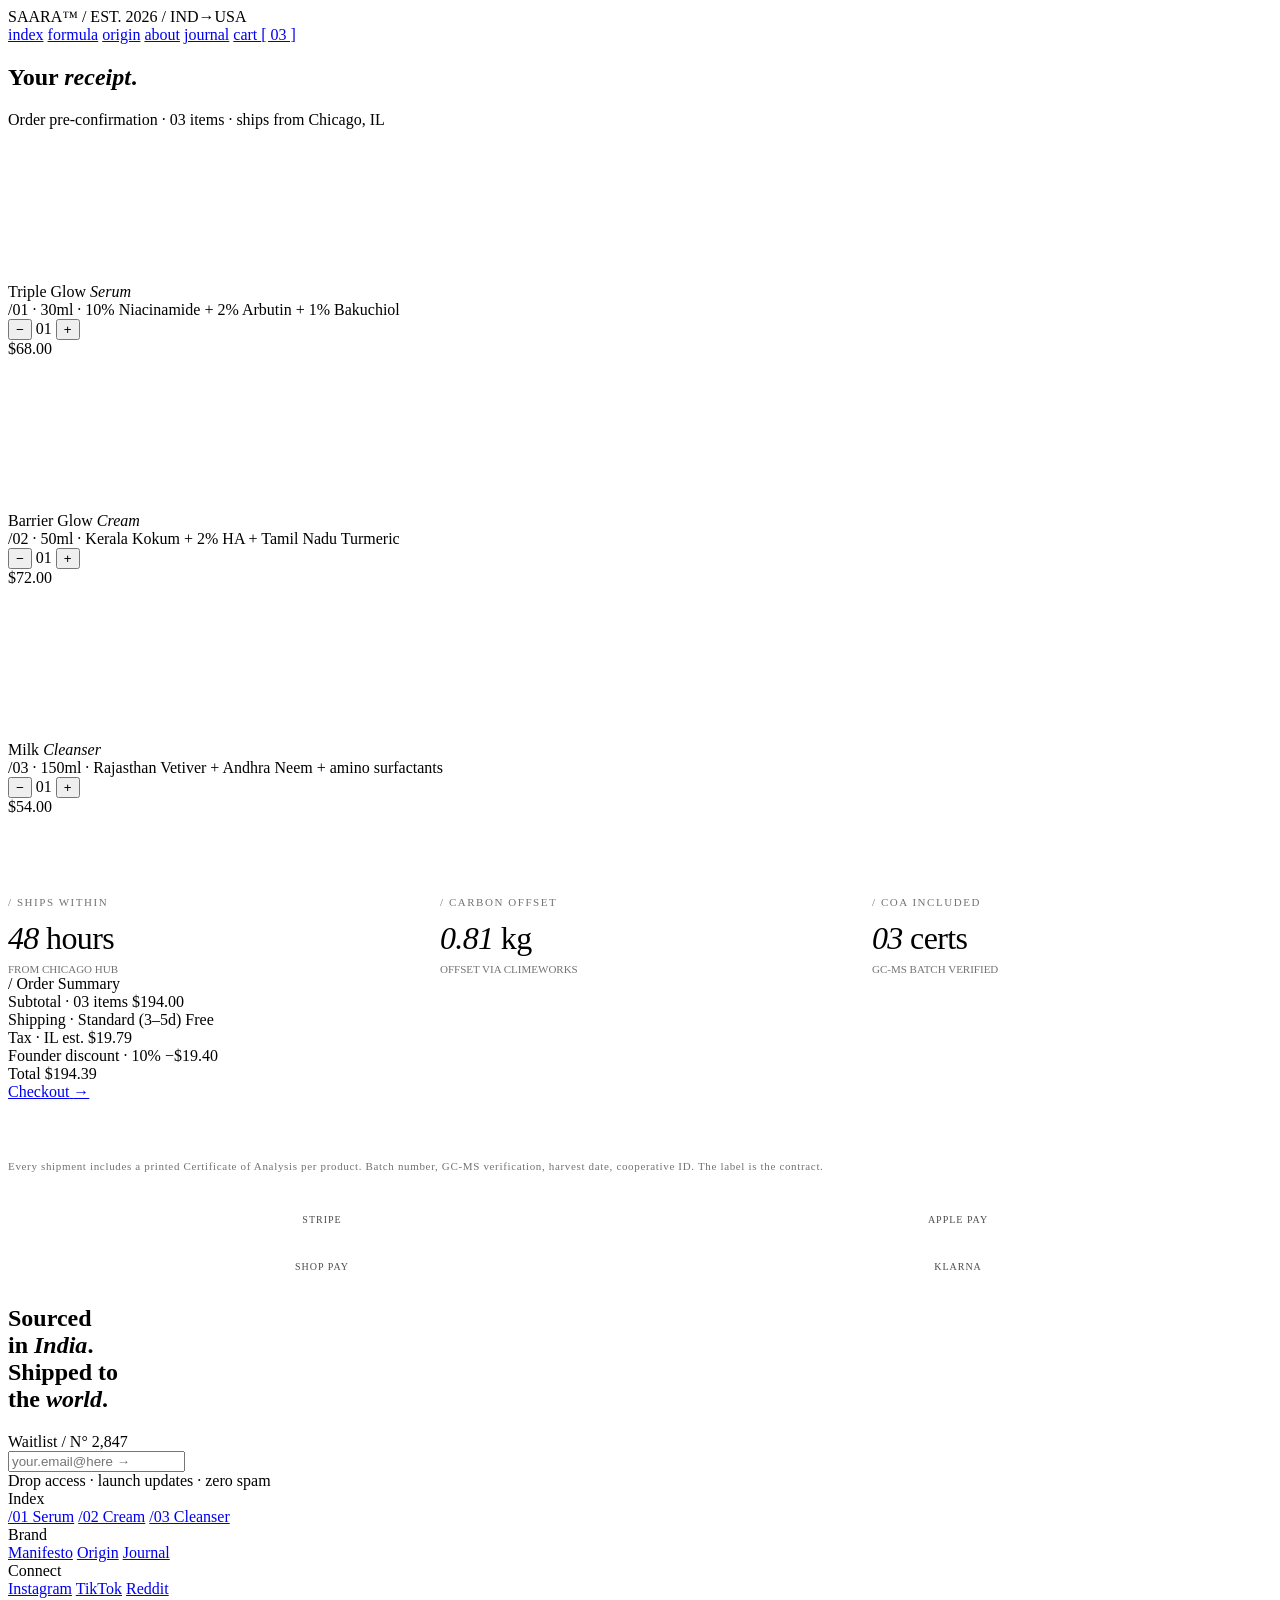
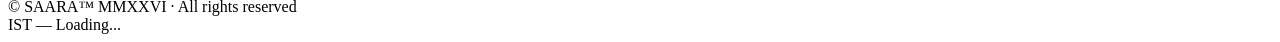
==== cart.html @ 4f120935 "Initial commit" ====
<!DOCTYPE html>
<html lang="en">
<head>
  <meta charset="UTF-8">
  <meta name="viewport" content="width=device-width, initial-scale=1.0">
  <title>SAARA — Cart. Your selections, your receipt.</title>
  <meta name="description" content="Review your SAARA selections. Every concentration, every district, every dollar accounted for.">
  <link rel="preconnect" href="https://fonts.googleapis.com">
  <link rel="preconnect" href="https://fonts.gstatic.com" crossorigin>
  <link rel="stylesheet" href="https://fonts.googleapis.com/css2?family=Inter:wght@300;400;500;600;700&family=Fraunces:ital,opsz,wght@0,9..144,300;0,9..144,400;0,9..144,500;1,9..144,300;1,9..144,400&family=JetBrains+Mono:wght@300;400;500&display=swap">
  <link rel="stylesheet" href="css/tokens.css">
  <link rel="stylesheet" href="css/components.css">
  <link rel="stylesheet" href="css/pages.css">
</head>
<body>

<nav class="nav">
  <div class="nav-l">
    <span class="mark"></span>
    SAARA<span class="meta">™ / EST. 2026 / IND→USA</span>
  </div>
  <div class="nav-r">
    <a href="index.html" class="magnetic">index</a>
    <a href="ingredients.html" class="magnetic">formula</a>
    <a href="origin.html" class="magnetic">origin</a>
    <a href="about.html" class="magnetic">about</a>
    <a href="journal.html" class="magnetic">journal</a>
    <a href="cart.html" class="magnetic nav-cart active">cart <span class="count">[ 03 ]</span></a>
  </div>
</nav>

<section class="cart-layout" data-section data-parallax>

  <div>
    <h1 class="cart-items-h">Your <em>receipt</em>.</h1>
    <div class="cart-meta">Order pre-confirmation · 03 items · ships from Chicago, IL</div>

    <div class="cart-item" data-item-id="01">
      <div class="cart-item-thumb"><canvas class="cart-canvas" data-scene="serum"></canvas></div>
      <div>
        <div class="cart-item-info-name">Triple Glow <em>Serum</em></div>
        <div class="cart-item-info-desc">/01 · 30ml · 10% Niacinamide + 2% Arbutin + 1% Bakuchiol</div>
      </div>
      <div class="cart-qty">
        <button data-act="dec">−</button>
        <span class="qv">01</span>
        <button data-act="inc">+</button>
      </div>
      <div class="cart-item-price" data-base="68">$68.00</div>
    </div>

    <div class="cart-item" data-item-id="02">
      <div class="cart-item-thumb"><canvas class="cart-canvas" data-scene="cream"></canvas></div>
      <div>
        <div class="cart-item-info-name">Barrier Glow <em>Cream</em></div>
        <div class="cart-item-info-desc">/02 · 50ml · Kerala Kokum + 2% HA + Tamil Nadu Turmeric</div>
      </div>
      <div class="cart-qty">
        <button data-act="dec">−</button>
        <span class="qv">01</span>
        <button data-act="inc">+</button>
      </div>
      <div class="cart-item-price" data-base="72">$72.00</div>
    </div>

    <div class="cart-item" data-item-id="03">
      <div class="cart-item-thumb"><canvas class="cart-canvas" data-scene="cleanser"></canvas></div>
      <div>
        <div class="cart-item-info-name">Milk <em>Cleanser</em></div>
        <div class="cart-item-info-desc">/03 · 150ml · Rajasthan Vetiver + Andhra Neem + amino surfactants</div>
      </div>
      <div class="cart-qty">
        <button data-act="dec">−</button>
        <span class="qv">01</span>
        <button data-act="inc">+</button>
      </div>
      <div class="cart-item-price" data-base="54">$54.00</div>
    </div>

    <div style="margin-top:48px; padding-top:32px; border-top: 0.5px solid var(--ink-10); display:grid; grid-template-columns: repeat(3, 1fr); gap: 32px;">
      <div>
        <div style="font-family: var(--font-mono); font-size: 11px; letter-spacing: 0.14em; text-transform: uppercase; opacity: 0.55; margin-bottom: 12px;">/ Ships within</div>
        <div style="font-family: var(--font-display); font-size: 32px; font-weight: 300; letter-spacing: -0.02em;"><em>48</em> hours</div>
        <div style="font-family: var(--font-mono); font-size: 11px; opacity: 0.55; margin-top: 6px;">FROM CHICAGO HUB</div>
      </div>
      <div>
        <div style="font-family: var(--font-mono); font-size: 11px; letter-spacing: 0.14em; text-transform: uppercase; opacity: 0.55; margin-bottom: 12px;">/ Carbon offset</div>
        <div style="font-family: var(--font-display); font-size: 32px; font-weight: 300; letter-spacing: -0.02em;"><em>0.81</em> kg</div>
        <div style="font-family: var(--font-mono); font-size: 11px; opacity: 0.55; margin-top: 6px;">OFFSET VIA CLIMEWORKS</div>
      </div>
      <div>
        <div style="font-family: var(--font-mono); font-size: 11px; letter-spacing: 0.14em; text-transform: uppercase; opacity: 0.55; margin-bottom: 12px;">/ COA included</div>
        <div style="font-family: var(--font-display); font-size: 32px; font-weight: 300; letter-spacing: -0.02em;"><em>03</em> certs</div>
        <div style="font-family: var(--font-mono); font-size: 11px; opacity: 0.55; margin-top: 6px;">GC-MS BATCH VERIFIED</div>
      </div>
    </div>
  </div>

  <div class="cart-summary">
    <div class="cart-summary-h">/ Order Summary</div>

    <div class="cart-summary-row">
      <span>Subtotal · 03 items</span>
      <span id="sum-sub">$194.00</span>
    </div>
    <div class="cart-summary-row">
      <span>Shipping · Standard (3–5d)</span>
      <span style="color: var(--signal)">Free</span>
    </div>
    <div class="cart-summary-row">
      <span>Tax · IL est.</span>
      <span id="sum-tax">$19.79</span>
    </div>
    <div class="cart-summary-row">
      <span>Founder discount · 10%</span>
      <span style="color: var(--signal)" id="sum-disc">−$19.40</span>
    </div>

    <div class="cart-summary-row total">
      <span>Total</span>
      <span class="v" id="sum-total">$194.39</span>
    </div>

    <a href="#" class="cart-checkout">
      <span>Checkout</span>
      <span>→</span>
    </a>

    <div style="margin-top: 32px; padding-top: 24px; border-top: 0.5px solid var(--paper-10); font-family: var(--font-mono); font-size: 11px; letter-spacing: 0.06em; line-height: 1.7; opacity: 0.55;">
      Every shipment includes a printed Certificate of Analysis per product. Batch number, GC-MS verification, harvest date, cooperative ID. The label is the contract.
    </div>

    <div style="margin-top: 24px; display: grid; grid-template-columns: 1fr 1fr; gap: 8px;">
      <div style="padding: 14px 12px; border: 0.5px solid var(--paper-20); font-family: var(--font-mono); font-size: 10px; letter-spacing: 0.1em; text-transform: uppercase; text-align: center; opacity: 0.7;">Stripe</div>
      <div style="padding: 14px 12px; border: 0.5px solid var(--paper-20); font-family: var(--font-mono); font-size: 10px; letter-spacing: 0.1em; text-transform: uppercase; text-align: center; opacity: 0.7;">Apple Pay</div>
      <div style="padding: 14px 12px; border: 0.5px solid var(--paper-20); font-family: var(--font-mono); font-size: 10px; letter-spacing: 0.1em; text-transform: uppercase; text-align: center; opacity: 0.7;">Shop Pay</div>
      <div style="padding: 14px 12px; border: 0.5px solid var(--paper-20); font-family: var(--font-mono); font-size: 10px; letter-spacing: 0.1em; text-transform: uppercase; text-align: center; opacity: 0.7;">Klarna</div>
    </div>
  </div>

</section>

<footer class="footer" data-section data-dark data-parallax>
  <h2 class="footer-h">
    <span class="word" data-depth="40">Sourced</span><br>
    <span class="word" data-depth="60">in</span> <span class="word" data-depth="80"><em>India</em></span>.<br>
    <span class="word" data-depth="50">Shipped</span> <span class="word" data-depth="50">to</span><br>
    <span class="word" data-depth="70">the</span> <span class="word" data-depth="90"><em>world</em></span>.
  </h2>
  <div class="footer-grid">
    <div class="f-col f-newsletter">
      <div class="f-col-t">Waitlist / N° 2,847</div>
      <input placeholder="your.email@here →"/>
      <div class="hint">Drop access · launch updates · zero spam</div>
    </div>
    <div class="f-col">
      <div class="f-col-t">Index</div>
      <a href="product.html" class="magnetic">/01 Serum</a>
      <a href="product.html" class="magnetic">/02 Cream</a>
      <a href="product.html" class="magnetic">/03 Cleanser</a>
    </div>
    <div class="f-col">
      <div class="f-col-t">Brand</div>
      <a href="about.html" class="magnetic">Manifesto</a>
      <a href="origin.html" class="magnetic">Origin</a>
      <a href="journal.html" class="magnetic">Journal</a>
    </div>
    <div class="f-col">
      <div class="f-col-t">Connect</div>
      <a href="#" class="magnetic">Instagram</a>
      <a href="#" class="magnetic">TikTok</a>
      <a href="#" class="magnetic">Reddit</a>
    </div>
  </div>
  <div class="footer-bot">
    <div class="footer-copy">© SAARA™ MMXXVI · All rights reserved</div>
    <div class="footer-time"><span class="dot"></span><span id="live-time">IST — Loading...</span></div>
  </div>
</footer>

<div class="cur-dot"></div>
<div class="cur-ring"></div>

<script src="js/motion.js"></script>
<script>
  // Cart quantity + total logic
  const fmt = (n) => '$' + n.toFixed(2);
  const recompute = () => {
    let subtotal = 0;
    document.querySelectorAll('.cart-item').forEach(item => {
      const base = parseFloat(item.querySelector('.cart-item-price').dataset.base);
      const qty = parseInt(item.querySelector('.qv').textContent);
      const line = base * qty;
      item.querySelector('.cart-item-price').textContent = fmt(line);
      subtotal += line;
    });
    const tax = subtotal * 0.102;
    const disc = subtotal * 0.10;
    const total = subtotal + tax - disc;
    document.getElementById('sum-sub').textContent = fmt(subtotal);
    document.getElementById('sum-tax').textContent = fmt(tax);
    document.getElementById('sum-disc').textContent = '−' + fmt(disc);
    document.getElementById('sum-total').textContent = fmt(total);

    // Update item count
    const totalItems = Array.from(document.querySelectorAll('.qv'))
      .reduce((s, el) => s + parseInt(el.textContent), 0);
    const itemStr = String(totalItems).padStart(2, '0');
    document.querySelector('.nav-cart .count').textContent = `[ ${itemStr} ]`;
    document.querySelector('.cart-meta').firstChild.textContent =
      `Order pre-confirmation · ${itemStr} items · ships from Chicago, IL`;
    document.querySelector('#sum-sub').previousElementSibling.textContent = `Subtotal · ${itemStr} items`;
  };

  document.querySelectorAll('.cart-qty button').forEach(btn => {
    btn.addEventListener('click', () => {
      const qvEl = btn.parentElement.querySelector('.qv');
      let q = parseInt(qvEl.textContent);
      if (btn.dataset.act === 'inc') q++;
      else if (q > 0) q--;
      qvEl.textContent = String(q).padStart(2, '0');
      recompute();
    });
  });
</script>
</body>
</html>
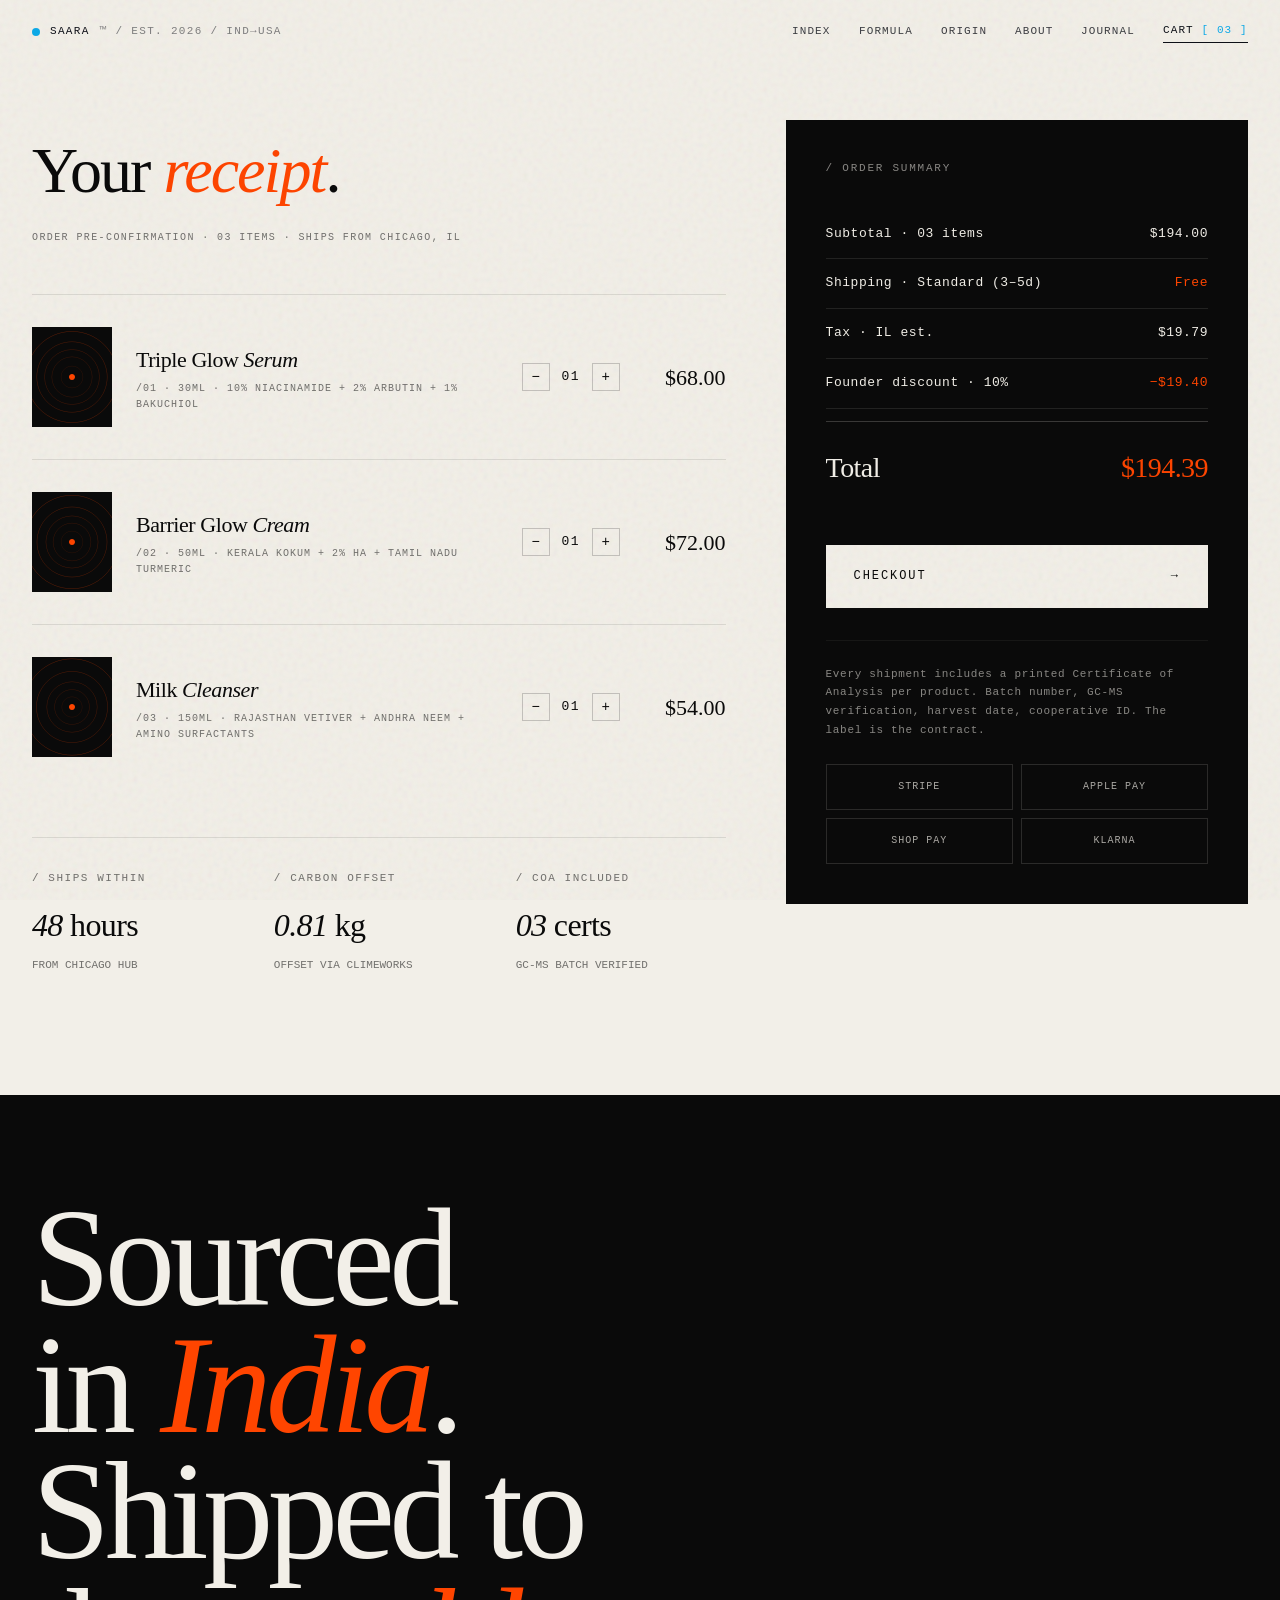
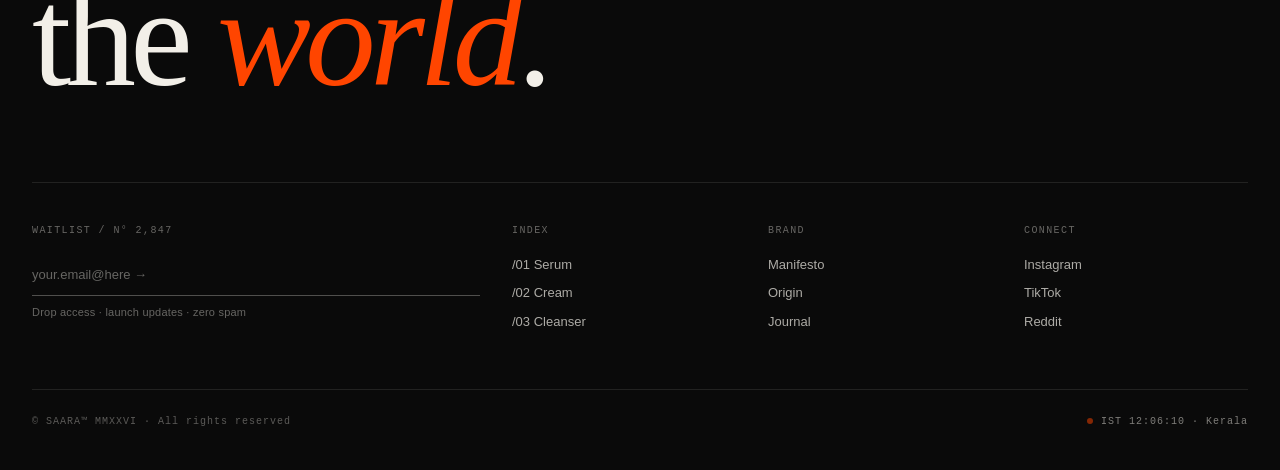
==== commit 71725032: "remove custom cursor" ====
--- a/cart.html
+++ b/cart.html
@@ -178,8 +178,6 @@
   </div>
 </footer>
 
-<div class="cur-dot"></div>
-<div class="cur-ring"></div>
 
 <script src="js/motion.js"></script>
 <script>
--- a/css/tokens.css
+++ b/css/tokens.css
@@ -0,0 +1,135 @@
+/* ====================================================
+   SAARA — Design System Tokens
+   ==================================================== */
+
+:root {
+  /* Color */
+  --ink: #0A0A0A;
+  --ink-90: rgba(10, 10, 10, 0.9);
+  --ink-70: rgba(10, 10, 10, 0.7);
+  --ink-55: rgba(10, 10, 10, 0.55);
+  --ink-40: rgba(10, 10, 10, 0.4);
+  --ink-20: rgba(10, 10, 10, 0.2);
+  --ink-10: rgba(10, 10, 10, 0.1);
+  --ink-05: rgba(10, 10, 10, 0.05);
+
+  --paper: #F2EFE8;
+  --paper-90: rgba(242, 239, 232, 0.9);
+  --paper-70: rgba(242, 239, 232, 0.7);
+  --paper-40: rgba(242, 239, 232, 0.4);
+  --paper-20: rgba(242, 239, 232, 0.2);
+  --paper-10: rgba(242, 239, 232, 0.1);
+
+  /* Accent — burnt orange, the signature element */
+  --signal: #FF4500;
+  --signal-soft: rgba(255, 69, 0, 0.1);
+
+  /* Typography */
+  --font-display: 'Fraunces', 'Times New Roman', serif;
+  --font-body: 'Inter', -apple-system, BlinkMacSystemFont, sans-serif;
+  --font-mono: 'JetBrains Mono', 'Courier New', monospace;
+
+  /* Spacing */
+  --gutter: 32px;
+  --gutter-sm: 20px;
+  --section-y: 120px;
+  --section-y-sm: 80px;
+
+  /* Easing */
+  --ease-out: cubic-bezier(0.22, 1, 0.36, 1);
+  --ease-in-out: cubic-bezier(0.65, 0, 0.35, 1);
+
+  /* Numeric scale */
+  --display-1: clamp(64px, 11vw, 144px);
+  --display-2: clamp(48px, 8vw, 96px);
+  --display-3: clamp(36px, 5vw, 64px);
+  --heading-1: clamp(28px, 4vw, 56px);
+  --heading-2: clamp(22px, 3vw, 38px);
+  --body: 14px;
+  --mono-sm: 11px;
+  --mono-xs: 10px;
+}
+
+/* ====================================================
+   Reset
+   ==================================================== */
+
+*,
+*::before,
+*::after {
+  box-sizing: border-box;
+  margin: 0;
+  padding: 0;
+}
+
+html {
+  font-size: 16px;
+  scroll-behavior: smooth;
+  -webkit-font-smoothing: antialiased;
+  -moz-osx-font-smoothing: grayscale;
+}
+
+body {
+  font-family: var(--font-body);
+  font-weight: 400;
+  font-size: var(--body);
+  line-height: 1.6;
+  color: var(--ink);
+  background: var(--paper);
+  overflow-x: hidden;
+  min-height: 100vh;
+  position: relative;
+}
+
+/* Paper grain texture — applied once to body */
+body::before {
+  content: '';
+  position: fixed;
+  inset: 0;
+  pointer-events: none;
+  opacity: 0.08;
+  mix-blend-mode: multiply;
+  z-index: 999;
+  background-image: url("data:image/svg+xml,%3Csvg viewBox='0 0 200 200' xmlns='http://www.w3.org/2000/svg'%3E%3Cfilter id='n'%3E%3CfeTurbulence type='fractalNoise' baseFrequency='0.9'/%3E%3C/filter%3E%3Crect width='100%25' height='100%25' filter='url(%23n)'/%3E%3C/svg%3E");
+}
+
+img,
+picture,
+video,
+canvas {
+  display: block;
+  max-width: 100%;
+}
+
+button {
+  font: inherit;
+  background: none;
+  border: none;
+  color: inherit;
+}
+
+a {
+  color: inherit;
+  text-decoration: none;
+}
+
+input,
+textarea {
+  font: inherit;
+  background: none;
+  border: none;
+  outline: none;
+  color: inherit;
+}
+
+@media (prefers-reduced-motion: reduce) {
+  *,
+  *::before,
+  *::after {
+    animation-duration: 0.01ms !important;
+    animation-iteration-count: 1 !important;
+    transition-duration: 0.01ms !important;
+    scroll-behavior: auto !important;
+  }
+
+}
--- a/css/components.css
+++ b/css/components.css
@@ -0,0 +1,454 @@
+/* ====================================================
+   SAARA — Shared Components
+   Nav, footer, cursor, common type, dark sections
+   ==================================================== */
+
+/* ----------------------------------------------------
+   Custom cursor
+   ---------------------------------------------------- */
+
+.cur-dot,
+.cur-ring {
+  position: fixed;
+  pointer-events: none;
+  z-index: 9999;
+  transform: translate(-50%, -50%);
+  will-change: transform, width, height;
+}
+
+.cur-dot {
+  width: 6px;
+  height: 6px;
+  background: var(--signal);
+  border-radius: 50%;
+  transition: width 0.2s, height 0.2s, background 0.2s;
+}
+
+.cur-ring {
+  width: 40px;
+  height: 40px;
+  border: 0.5px solid var(--ink-40);
+  border-radius: 50%;
+  background: transparent;
+  transition: width 0.3s var(--ease-out),
+              height 0.3s var(--ease-out),
+              border-color 0.25s,
+              background 0.25s;
+  z-index: 9998;
+}
+
+body.cursor-dark .cur-ring {
+  border-color: rgba(242, 239, 232, 0.5);
+}
+
+body.cursor-hover .cur-ring {
+  width: 64px;
+  height: 64px;
+  border-color: var(--signal);
+  background: var(--signal-soft);
+}
+
+body.cursor-hover .cur-dot {
+  width: 8px;
+  height: 8px;
+}
+
+/* ----------------------------------------------------
+   Nav
+   ---------------------------------------------------- */
+
+.nav {
+  position: fixed;
+  top: 0;
+  left: 0;
+  right: 0;
+  display: flex;
+  justify-content: space-between;
+  align-items: center;
+  padding: 22px var(--gutter);
+  z-index: 100;
+  mix-blend-mode: difference;
+  color: #fff;
+  transition: padding 0.3s var(--ease-out);
+}
+
+.nav.scrolled {
+  padding: 14px var(--gutter);
+}
+
+.nav-l {
+  font-family: var(--font-mono);
+  font-size: var(--mono-sm);
+  letter-spacing: 0.12em;
+  text-transform: uppercase;
+  display: flex;
+  align-items: center;
+  gap: 10px;
+}
+
+.nav-l .mark {
+  display: inline-block;
+  width: 8px;
+  height: 8px;
+  background: var(--signal);
+  border-radius: 50%;
+  animation: pulse 2s ease-in-out infinite;
+}
+
+.nav-l .meta {
+  opacity: 0.5;
+}
+
+.nav-r {
+  display: flex;
+  gap: 28px;
+  font-family: var(--font-mono);
+  font-size: var(--mono-sm);
+  letter-spacing: 0.1em;
+  text-transform: uppercase;
+  align-items: center;
+}
+
+.nav-r a {
+  opacity: 0.8;
+  transition: opacity 0.2s;
+}
+
+.nav-r a:hover,
+.nav-r a.active {
+  opacity: 1;
+}
+
+.nav-r a.active::after {
+  content: '';
+  display: block;
+  width: 100%;
+  height: 0.5px;
+  background: currentColor;
+  margin-top: 2px;
+}
+
+.nav-cart {
+  display: flex;
+  align-items: center;
+  gap: 6px;
+}
+
+.nav-cart .count {
+  color: var(--signal);
+}
+
+/* ----------------------------------------------------
+   Footer
+   ---------------------------------------------------- */
+
+.footer {
+  padding: 100px var(--gutter) 40px;
+  background: var(--ink);
+  color: var(--paper);
+  position: relative;
+  z-index: 2;
+  overflow: hidden;
+  perspective: 1200px;
+}
+
+.footer-h {
+  font-family: var(--font-display);
+  font-size: var(--display-1);
+  font-weight: 300;
+  letter-spacing: -0.04em;
+  line-height: 0.9;
+  margin-bottom: 80px;
+  font-variation-settings: "opsz" 144;
+  will-change: transform;
+}
+
+.footer-h em {
+  font-style: italic;
+  color: var(--signal);
+}
+
+.footer-h .word {
+  display: inline-block;
+  will-change: transform;
+}
+
+.footer-grid {
+  display: grid;
+  grid-template-columns: 2fr 1fr 1fr 1fr;
+  gap: 32px;
+  margin-bottom: 48px;
+  padding-top: 40px;
+  border-top: 0.5px solid var(--paper-10);
+}
+
+.f-col-t {
+  font-family: var(--font-mono);
+  font-size: var(--mono-xs);
+  letter-spacing: 0.14em;
+  text-transform: uppercase;
+  opacity: 0.4;
+  margin-bottom: 16px;
+  font-weight: 500;
+}
+
+.f-col a {
+  display: block;
+  font-size: 13px;
+  color: rgba(242, 239, 232, 0.7);
+  margin-bottom: 8px;
+  transition: color 0.15s, transform 0.2s var(--ease-out);
+}
+
+.f-col a:hover {
+  color: var(--paper);
+}
+
+.f-newsletter input {
+  background: transparent;
+  border-bottom: 0.5px solid rgba(242, 239, 232, 0.3);
+  padding: 10px 0;
+  color: var(--paper);
+  font-size: 13px;
+  width: 100%;
+  transition: border-color 0.2s;
+}
+
+.f-newsletter input::placeholder {
+  color: rgba(242, 239, 232, 0.4);
+}
+
+.f-newsletter input:focus {
+  border-color: var(--signal);
+}
+
+.f-newsletter .hint {
+  font-size: 11px;
+  color: rgba(242, 239, 232, 0.4);
+  margin-top: 8px;
+  letter-spacing: 0.02em;
+}
+
+.footer-bot {
+  display: flex;
+  justify-content: space-between;
+  align-items: center;
+  padding-top: 24px;
+  border-top: 0.5px solid var(--paper-10);
+}
+
+.footer-copy,
+.footer-time {
+  font-family: var(--font-mono);
+  font-size: var(--mono-xs);
+  letter-spacing: 0.1em;
+  opacity: 0.35;
+}
+
+.footer-time {
+  opacity: 0.5;
+}
+
+.footer-time .dot {
+  display: inline-block;
+  width: 6px;
+  height: 6px;
+  background: var(--signal);
+  border-radius: 50%;
+  margin-right: 8px;
+  animation: pulse 2s ease-in-out infinite;
+  vertical-align: middle;
+}
+
+/* ----------------------------------------------------
+   Common: data bar (ticker)
+   ---------------------------------------------------- */
+
+.databar {
+  background: var(--ink);
+  color: var(--paper);
+  padding: 18px 0;
+  overflow: hidden;
+  white-space: nowrap;
+  position: relative;
+  z-index: 3;
+}
+
+.db-inner {
+  display: inline-block;
+  animation: tick 38s linear infinite;
+}
+
+.db-item {
+  display: inline-block;
+  font-family: var(--font-mono);
+  font-size: 13px;
+  letter-spacing: 0.14em;
+  text-transform: uppercase;
+  margin: 0 36px;
+}
+
+.db-item .num {
+  color: var(--signal);
+  font-weight: 500;
+}
+
+.db-item .star {
+  color: rgba(242, 239, 232, 0.3);
+  margin: 0 12px;
+}
+
+@keyframes tick {
+  0% { transform: translateX(0); }
+  100% { transform: translateX(-50%); }
+}
+
+@keyframes pulse {
+  0%, 100% { opacity: 1; transform: scale(1); }
+  50% { opacity: 0.6; transform: scale(1.2); }
+}
+
+/* ----------------------------------------------------
+   Magnetic elements
+   ---------------------------------------------------- */
+
+.magnetic {
+  display: inline-block;
+  will-change: transform;
+  transition: transform 0.3s var(--ease-out);
+}
+
+/* ----------------------------------------------------
+   Section common
+   ---------------------------------------------------- */
+
+.section {
+  padding: var(--section-y) var(--gutter);
+  position: relative;
+  z-index: 2;
+}
+
+.section-sm {
+  padding: var(--section-y-sm) var(--gutter);
+}
+
+.section-head {
+  display: flex;
+  justify-content: space-between;
+  align-items: flex-end;
+  margin-bottom: 56px;
+  border-bottom: 0.5px solid var(--ink-20);
+  padding-bottom: 24px;
+}
+
+.section-tag {
+  font-family: var(--font-mono);
+  font-size: var(--mono-xs);
+  letter-spacing: 0.16em;
+  text-transform: uppercase;
+  opacity: 0.55;
+  margin-bottom: 12px;
+  font-weight: 500;
+}
+
+.section-h {
+  font-family: var(--font-display);
+  font-size: var(--heading-1);
+  font-weight: 300;
+  letter-spacing: -0.03em;
+  line-height: 1;
+}
+
+.section-h em {
+  font-style: italic;
+  color: var(--signal);
+}
+
+.section-meta {
+  text-align: right;
+  font-family: var(--font-mono);
+  font-size: var(--mono-sm);
+  letter-spacing: 0.12em;
+  text-transform: uppercase;
+  opacity: 0.55;
+  line-height: 2;
+}
+
+/* ----------------------------------------------------
+   Reveal animations (used everywhere)
+   ---------------------------------------------------- */
+
+.reveal {
+  opacity: 0;
+  transform: translateY(40px);
+  transition: opacity 0.8s var(--ease-out),
+              transform 0.8s var(--ease-out);
+}
+
+.reveal.on {
+  opacity: 1;
+  transform: translateY(0);
+}
+
+.reveal-word {
+  display: inline-block;
+  opacity: 0;
+  transform: translateY(40px);
+  transition: opacity 0.8s var(--ease-out),
+              transform 0.8s var(--ease-out);
+}
+
+.reveal-word.on {
+  opacity: 1;
+  transform: translateY(0);
+}
+
+/* ----------------------------------------------------
+   Responsive
+   ---------------------------------------------------- */
+
+@media (max-width: 900px) {
+  :root {
+    --gutter: 20px;
+    --section-y: 80px;
+    --section-y-sm: 60px;
+  }
+
+  .nav-r {
+    gap: 16px;
+  }
+
+  .nav-r a:not(.nav-cart) {
+    display: none;
+  }
+
+  .footer-grid {
+    grid-template-columns: 1fr;
+    gap: 32px;
+  }
+
+  .section-head {
+    flex-direction: column;
+    align-items: flex-start;
+    gap: 16px;
+  }
+
+  .section-meta {
+    text-align: left;
+  }
+
+  body {
+    cursor: auto;
+  }
+
+  .cur-dot,
+  .cur-ring {
+    display: none;
+  }
+
+  button,
+  a,
+  input {
+    cursor: pointer;
+  }
+}
--- a/css/pages.css
+++ b/css/pages.css
@@ -0,0 +1,1600 @@
+/* ====================================================
+   SAARA — Page-specific styles
+   ==================================================== */
+
+/* ----------------------------------------------------
+   HOMEPAGE
+   ---------------------------------------------------- */
+
+.hero {
+  position: relative;
+  padding: 120px var(--gutter) 100px;
+  min-height: 720px;
+  z-index: 2;
+  perspective: 1200px;
+  display: flex;
+  flex-direction: column;
+  justify-content: space-between;
+}
+
+.hero-meta {
+  display: flex;
+  justify-content: space-between;
+  font-family: var(--font-mono);
+  font-size: var(--mono-sm);
+  letter-spacing: 0.12em;
+  text-transform: uppercase;
+  color: var(--ink);
+  opacity: 0.55;
+  margin-bottom: 80px;
+}
+
+.hero-meta-r {
+  text-align: right;
+}
+
+.hero-title-wrap {
+  transform-style: preserve-3d;
+  will-change: transform;
+}
+
+.hero-title {
+  font-family: var(--font-display);
+  font-weight: 300;
+  font-size: var(--display-1);
+  line-height: 0.86;
+  letter-spacing: -0.04em;
+  font-variation-settings: "opsz" 144;
+}
+
+.hero-title .word {
+  display: inline-block;
+  transition: transform 0.8s var(--ease-out);
+  will-change: transform;
+}
+
+.hero-title .ital {
+  font-style: italic;
+  font-weight: 400;
+}
+
+.hero-title .small {
+  font-size: 0.66em;
+  font-weight: 400;
+}
+
+.hero-marker {
+  display: inline-block;
+  width: 14px;
+  height: 14px;
+  background: var(--signal);
+  border-radius: 50%;
+  vertical-align: middle;
+  margin: 0 12px 24px 0;
+  animation: pulse 2s ease-in-out infinite;
+}
+
+.hero-foot {
+  display: flex;
+  justify-content: space-between;
+  align-items: flex-end;
+  margin-top: 60px;
+  font-family: var(--font-mono);
+  font-size: var(--mono-sm);
+  letter-spacing: 0.1em;
+  text-transform: uppercase;
+  color: var(--ink);
+  opacity: 0.55;
+}
+
+.hero-foot-r {
+  max-width: 320px;
+  text-align: right;
+  line-height: 1.7;
+  text-transform: none;
+  letter-spacing: 0;
+  font-family: var(--font-body);
+  font-size: 13px;
+  opacity: 0.7;
+}
+
+.orbit-frame {
+  position: absolute;
+  top: 200px;
+  right: 80px;
+  width: 300px;
+  height: 300px;
+  pointer-events: none;
+  z-index: 3;
+}
+
+.orbit-frame canvas {
+  width: 100%;
+  height: 100%;
+}
+
+@media (max-width: 900px) {
+  .orbit-frame {
+    position: relative;
+    top: 0;
+    right: 0;
+    width: 100%;
+    height: 240px;
+    margin: 40px 0;
+  }
+}
+
+/* Manifesto */
+
+.manifesto {
+  padding: 140px var(--gutter);
+  position: relative;
+  z-index: 2;
+}
+
+.man-grid {
+  display: grid;
+  grid-template-columns: 1fr 2fr;
+  gap: 60px;
+  align-items: flex-start;
+}
+
+.man-num {
+  font-family: var(--font-mono);
+  font-size: var(--mono-sm);
+  letter-spacing: 0.14em;
+  text-transform: uppercase;
+  opacity: 0.5;
+}
+
+.man-num-big {
+  font-family: var(--font-display);
+  font-size: 80px;
+  font-weight: 300;
+  letter-spacing: -0.04em;
+  margin-top: 8px;
+}
+
+.man-text {
+  font-family: var(--font-display);
+  font-weight: 300;
+  font-size: var(--heading-2);
+  line-height: 1.2;
+  letter-spacing: -0.02em;
+}
+
+.man-text em {
+  font-style: italic;
+  color: var(--signal);
+}
+
+.man-text .strike {
+  text-decoration: line-through;
+  text-decoration-thickness: 1px;
+  color: var(--ink-40);
+}
+
+@media (max-width: 900px) {
+  .man-grid {
+    grid-template-columns: 1fr;
+    gap: 24px;
+  }
+  .man-num-big {
+    font-size: 56px;
+  }
+}
+
+/* Split */
+
+.split {
+  display: grid;
+  grid-template-columns: 1fr 1fr;
+  border-top: 0.5px solid var(--ink-20);
+  border-bottom: 0.5px solid var(--ink-20);
+  position: relative;
+  z-index: 2;
+}
+
+.split-l,
+.split-r {
+  padding: 80px 40px;
+  min-height: 460px;
+  display: flex;
+  flex-direction: column;
+  justify-content: space-between;
+  position: relative;
+  overflow: hidden;
+}
+
+.split-l {
+  background: var(--paper);
+  color: var(--ink);
+  border-right: 0.5px solid var(--ink-20);
+}
+
+.split-r {
+  background: var(--ink);
+  color: var(--paper);
+}
+
+.split-tag {
+  font-family: var(--font-mono);
+  font-size: var(--mono-xs);
+  letter-spacing: 0.16em;
+  text-transform: uppercase;
+  opacity: 0.55;
+  margin-bottom: 24px;
+}
+
+.split-h {
+  font-family: var(--font-display);
+  font-weight: 300;
+  font-size: var(--display-3);
+  letter-spacing: -0.03em;
+  line-height: 0.95;
+  margin-bottom: 20px;
+}
+
+.split-h em {
+  font-style: italic;
+  font-weight: 400;
+}
+
+.split-body {
+  font-size: 13px;
+  line-height: 1.7;
+  opacity: 0.7;
+  max-width: 340px;
+}
+
+.split-data {
+  display: grid;
+  grid-template-columns: 1fr 1fr;
+  gap: 24px;
+  margin-top: 40px;
+}
+
+.split-stat-n {
+  font-family: var(--font-display);
+  font-size: 56px;
+  font-weight: 300;
+  letter-spacing: -0.03em;
+  line-height: 1;
+}
+
+.split-stat-n .pct {
+  font-size: 36px;
+}
+
+.split-stat-l {
+  font-family: var(--font-mono);
+  font-size: 9px;
+  letter-spacing: 0.12em;
+  text-transform: uppercase;
+  opacity: 0.55;
+  margin-top: 6px;
+  line-height: 1.6;
+}
+
+.split-r .split-stat-n {
+  color: var(--signal);
+}
+
+.count-num {
+  display: inline-block;
+  min-width: 80px;
+}
+
+@media (max-width: 900px) {
+  .split {
+    grid-template-columns: 1fr;
+  }
+  .split-l {
+    border-right: none;
+    border-bottom: 0.5px solid var(--ink-20);
+  }
+}
+
+/* Formula table */
+
+.formula-head-l .ftl-tag {
+  font-family: var(--font-mono);
+  font-size: var(--mono-xs);
+  letter-spacing: 0.16em;
+  text-transform: uppercase;
+  opacity: 0.55;
+  margin-bottom: 12px;
+}
+
+.formula-head-l .ftl-h {
+  font-family: var(--font-display);
+  font-size: var(--display-3);
+  font-weight: 300;
+  letter-spacing: -0.03em;
+  line-height: 1;
+}
+
+.formula-head-l .ftl-h em {
+  font-style: italic;
+  color: var(--signal);
+}
+
+.frow {
+  display: grid;
+  grid-template-columns: 60px 1fr 1fr 100px 90px;
+  gap: 24px;
+  padding: 28px 0;
+  border-bottom: 0.5px solid var(--ink-10);
+  align-items: center;
+  transition: padding 0.3s var(--ease-out), background 0.2s;
+  position: relative;
+  opacity: 0;
+  transform: translateY(30px);
+}
+
+.frow.on {
+  opacity: 1;
+  transform: translateY(0);
+  transition: padding 0.3s var(--ease-out),
+              background 0.2s,
+              opacity 0.7s var(--ease-out),
+              transform 0.7s var(--ease-out);
+}
+
+.frow::after {
+  content: '';
+  position: absolute;
+  left: 0;
+  right: 0;
+  bottom: 0;
+  height: 0.5px;
+  background: var(--signal);
+  transform: scaleX(0);
+  transform-origin: left;
+  transition: transform 0.4s var(--ease-out);
+}
+
+.frow:hover {
+  padding-left: 20px;
+  background: rgba(255, 69, 0, 0.02);
+}
+
+.frow:hover::after {
+  transform: scaleX(1);
+}
+
+.frow:hover .frow-num,
+.frow:hover .frow-pct {
+  color: var(--signal);
+}
+
+.frow:hover .frow-pct {
+  transform: translateX(-8px);
+}
+
+.frow-num {
+  font-family: var(--font-mono);
+  font-size: var(--mono-sm);
+  letter-spacing: 0.1em;
+  opacity: 0.45;
+  transition: color 0.15s;
+}
+
+.frow-name {
+  font-family: var(--font-display);
+  font-size: 26px;
+  font-weight: 300;
+  letter-spacing: -0.02em;
+  line-height: 1.1;
+}
+
+.frow-name em {
+  font-style: italic;
+}
+
+.frow-src {
+  font-family: var(--font-mono);
+  font-size: var(--mono-xs);
+  letter-spacing: 0.12em;
+  text-transform: uppercase;
+  opacity: 0.55;
+  line-height: 1.6;
+}
+
+.frow-src .dist {
+  color: var(--signal);
+}
+
+.frow-pct {
+  font-family: var(--font-display);
+  font-size: 36px;
+  font-weight: 300;
+  letter-spacing: -0.03em;
+  text-align: right;
+  line-height: 1;
+  transition: transform 0.25s var(--ease-out), color 0.2s;
+}
+
+.frow-func {
+  font-family: var(--font-mono);
+  font-size: var(--mono-xs);
+  letter-spacing: 0.1em;
+  text-transform: uppercase;
+  opacity: 0.55;
+  text-align: right;
+  line-height: 1.5;
+}
+
+@media (max-width: 900px) {
+  .frow {
+    grid-template-columns: 40px 1fr 80px;
+    grid-template-areas:
+      "num name pct"
+      "num src func";
+    gap: 12px 16px;
+  }
+  .frow-num { grid-area: num; }
+  .frow-name { grid-area: name; font-size: 20px; }
+  .frow-src { grid-area: src; }
+  .frow-pct { grid-area: pct; font-size: 26px; }
+  .frow-func { grid-area: func; text-align: left; }
+}
+
+/* Giant statement */
+
+.gs {
+  padding: 160px var(--gutter);
+  background: var(--ink);
+  color: var(--paper);
+  position: relative;
+  z-index: 2;
+  overflow: hidden;
+  perspective: 1200px;
+}
+
+.gs-bg {
+  position: absolute;
+  font-family: var(--font-display);
+  font-style: italic;
+  font-weight: 300;
+  font-size: clamp(280px, 50vw, 600px);
+  color: rgba(242, 239, 232, 0.03);
+  top: -100px;
+  left: -40px;
+  letter-spacing: -0.06em;
+  pointer-events: none;
+  line-height: 0.85;
+  will-change: transform;
+  transition: transform 0.6s var(--ease-out);
+}
+
+.gs-content {
+  position: relative;
+  max-width: 760px;
+  z-index: 2;
+}
+
+.gs-tag {
+  font-family: var(--font-mono);
+  font-size: var(--mono-sm);
+  letter-spacing: 0.16em;
+  text-transform: uppercase;
+  color: var(--signal);
+  margin-bottom: 32px;
+}
+
+.gs-text {
+  font-family: var(--font-display);
+  font-weight: 300;
+  font-size: var(--display-3);
+  line-height: 1.05;
+  letter-spacing: -0.03em;
+}
+
+.gs-text em {
+  font-style: italic;
+}
+
+.gs-text .o {
+  color: var(--signal);
+}
+
+.gs-foot {
+  margin-top: 48px;
+  display: flex;
+  gap: 32px;
+  font-family: var(--font-mono);
+  font-size: var(--mono-xs);
+  letter-spacing: 0.14em;
+  text-transform: uppercase;
+  opacity: 0.45;
+  flex-wrap: wrap;
+}
+
+/* Index of products */
+
+.idx-grid {
+  display: grid;
+  grid-template-columns: repeat(3, 1fr);
+  gap: 0;
+  border-top: 0.5px solid var(--ink-20);
+  perspective: 1400px;
+}
+
+.idx-cell {
+  border-right: 0.5px solid var(--ink-20);
+  border-bottom: 0.5px solid var(--ink-20);
+  padding: 36px 28px;
+  transition: background 0.35s, color 0.35s;
+  position: relative;
+  min-height: 320px;
+  display: flex;
+  flex-direction: column;
+  justify-content: space-between;
+  transform-style: preserve-3d;
+  will-change: transform;
+}
+
+.idx-cell:nth-child(3n) {
+  border-right: none;
+}
+
+.idx-cell:hover {
+  background: var(--ink);
+  color: var(--paper);
+}
+
+.idx-cell:hover .ic-arrow {
+  transform: translateX(12px) translateZ(20px);
+  color: var(--signal);
+}
+
+.idx-cell:hover .ic-name {
+  transform: translateZ(30px);
+}
+
+.ic-top {
+  display: flex;
+  justify-content: space-between;
+  align-items: flex-start;
+  margin-bottom: 20px;
+  transform: translateZ(15px);
+}
+
+.ic-num {
+  font-family: var(--font-mono);
+  font-size: var(--mono-xs);
+  letter-spacing: 0.12em;
+  opacity: 0.5;
+}
+
+.ic-tag {
+  font-family: var(--font-mono);
+  font-size: 9px;
+  letter-spacing: 0.14em;
+  text-transform: uppercase;
+  padding: 4px 10px;
+  border: 0.5px solid currentColor;
+  opacity: 0.7;
+}
+
+.ic-name {
+  font-family: var(--font-display);
+  font-size: 36px;
+  font-weight: 300;
+  letter-spacing: -0.02em;
+  line-height: 1.05;
+  margin-bottom: 8px;
+  transition: transform 0.35s var(--ease-out);
+}
+
+.ic-name em {
+  font-style: italic;
+}
+
+.ic-desc {
+  font-family: var(--font-mono);
+  font-size: var(--mono-xs);
+  letter-spacing: 0.1em;
+  text-transform: uppercase;
+  opacity: 0.55;
+  line-height: 1.8;
+  margin-bottom: 16px;
+}
+
+.ic-bottom {
+  display: flex;
+  justify-content: space-between;
+  align-items: flex-end;
+  transform: translateZ(10px);
+}
+
+.ic-price {
+  font-family: var(--font-display);
+  font-size: 24px;
+  font-weight: 300;
+  letter-spacing: -0.02em;
+}
+
+.ic-arrow {
+  font-size: 16px;
+  transition: transform 0.35s var(--ease-out), color 0.2s;
+  opacity: 0.7;
+}
+
+@media (max-width: 900px) {
+  .idx-grid {
+    grid-template-columns: 1fr;
+  }
+  .idx-cell {
+    border-right: none !important;
+  }
+}
+
+/* ----------------------------------------------------
+   INGREDIENTS PAGE
+   ---------------------------------------------------- */
+
+.page-hero {
+  padding: 160px var(--gutter) 80px;
+  position: relative;
+  z-index: 2;
+}
+
+.page-eyebrow {
+  font-family: var(--font-mono);
+  font-size: var(--mono-sm);
+  letter-spacing: 0.16em;
+  text-transform: uppercase;
+  opacity: 0.55;
+  margin-bottom: 20px;
+}
+
+.page-title {
+  font-family: var(--font-display);
+  font-weight: 300;
+  font-size: var(--display-1);
+  line-height: 0.9;
+  letter-spacing: -0.04em;
+  font-variation-settings: "opsz" 144;
+  margin-bottom: 32px;
+}
+
+.page-title em {
+  font-style: italic;
+  color: var(--signal);
+}
+
+.page-sub {
+  font-family: var(--font-body);
+  font-size: 17px;
+  line-height: 1.7;
+  max-width: 540px;
+  opacity: 0.7;
+}
+
+/* Filter bar */
+
+.filter-bar {
+  display: flex;
+  justify-content: space-between;
+  align-items: center;
+  padding: 24px var(--gutter);
+  border-top: 0.5px solid var(--ink-20);
+  border-bottom: 0.5px solid var(--ink-20);
+  font-family: var(--font-mono);
+  font-size: var(--mono-sm);
+  letter-spacing: 0.1em;
+  text-transform: uppercase;
+  position: sticky;
+  top: 60px;
+  background: var(--paper);
+  z-index: 50;
+}
+
+.filter-tabs {
+  display: flex;
+  gap: 28px;
+}
+
+.filter-tab {
+  opacity: 0.5;
+  transition: opacity 0.2s;
+  padding: 4px 0;
+  border-bottom: 0.5px solid transparent;
+}
+
+.filter-tab.active,
+.filter-tab:hover {
+  opacity: 1;
+  border-color: var(--signal);
+  color: var(--signal);
+}
+
+.filter-count {
+  opacity: 0.45;
+}
+
+/* Ingredient grid */
+
+.ing-grid {
+  display: grid;
+  grid-template-columns: repeat(3, 1fr);
+  gap: 0;
+  border-top: 0.5px solid var(--ink-10);
+}
+
+.ing-card {
+  padding: 40px 32px;
+  border-right: 0.5px solid var(--ink-10);
+  border-bottom: 0.5px solid var(--ink-10);
+  position: relative;
+  min-height: 340px;
+  display: flex;
+  flex-direction: column;
+  justify-content: space-between;
+  transition: background 0.35s, color 0.35s;
+  cursor: none;
+  overflow: hidden;
+}
+
+.ing-card:nth-child(3n) {
+  border-right: none;
+}
+
+.ing-card:hover {
+  background: var(--ink);
+  color: var(--paper);
+}
+
+.ing-card:hover .ing-card-pct {
+  color: var(--signal);
+  transform: translateX(-4px);
+}
+
+.ing-card:hover .ing-card-arrow {
+  transform: translateX(8px);
+  color: var(--signal);
+}
+
+.ing-card-top {
+  display: flex;
+  justify-content: space-between;
+  align-items: flex-start;
+}
+
+.ing-card-num {
+  font-family: var(--font-mono);
+  font-size: var(--mono-xs);
+  letter-spacing: 0.14em;
+  opacity: 0.5;
+}
+
+.ing-card-cat {
+  font-family: var(--font-mono);
+  font-size: 9px;
+  letter-spacing: 0.14em;
+  text-transform: uppercase;
+  padding: 4px 10px;
+  border: 0.5px solid currentColor;
+  opacity: 0.6;
+}
+
+.ing-card-name {
+  font-family: var(--font-display);
+  font-size: 38px;
+  font-weight: 300;
+  letter-spacing: -0.02em;
+  line-height: 1;
+  margin: 24px 0 4px;
+}
+
+.ing-card-name em {
+  font-style: italic;
+}
+
+.ing-card-latin {
+  font-family: var(--font-display);
+  font-style: italic;
+  font-size: 14px;
+  opacity: 0.6;
+  margin-bottom: 24px;
+}
+
+.ing-card-src {
+  font-family: var(--font-mono);
+  font-size: var(--mono-xs);
+  letter-spacing: 0.1em;
+  text-transform: uppercase;
+  opacity: 0.55;
+  line-height: 1.7;
+}
+
+.ing-card-src .dist {
+  color: var(--signal);
+}
+
+.ing-card:hover .ing-card-src .dist {
+  color: var(--signal);
+}
+
+.ing-card-foot {
+  display: flex;
+  justify-content: space-between;
+  align-items: flex-end;
+  margin-top: 24px;
+}
+
+.ing-card-pct {
+  font-family: var(--font-display);
+  font-size: 52px;
+  font-weight: 300;
+  letter-spacing: -0.03em;
+  line-height: 1;
+  transition: color 0.25s, transform 0.25s var(--ease-out);
+}
+
+.ing-card-pct .unit {
+  font-size: 24px;
+  opacity: 0.5;
+}
+
+.ing-card-arrow {
+  font-size: 16px;
+  opacity: 0.5;
+  transition: transform 0.3s var(--ease-out), color 0.2s;
+}
+
+@media (max-width: 900px) {
+  .ing-grid {
+    grid-template-columns: 1fr;
+  }
+  .ing-card {
+    border-right: none !important;
+  }
+}
+
+/* ----------------------------------------------------
+   PRODUCT PAGE
+   ---------------------------------------------------- */
+
+.prod-layout {
+  display: grid;
+  grid-template-columns: 1fr 1fr;
+  min-height: 100vh;
+  padding-top: 60px;
+}
+
+.prod-visual {
+  position: sticky;
+  top: 60px;
+  height: calc(100vh - 60px);
+  background: var(--ink);
+  display: flex;
+  align-items: center;
+  justify-content: center;
+  overflow: hidden;
+}
+
+.prod-visual canvas {
+  width: 100%;
+  height: 100%;
+}
+
+.prod-visual-meta {
+  position: absolute;
+  font-family: var(--font-mono);
+  font-size: var(--mono-xs);
+  letter-spacing: 0.14em;
+  text-transform: uppercase;
+  color: var(--paper);
+  opacity: 0.4;
+}
+
+.prod-visual-meta.tl { top: 32px; left: 32px; }
+.prod-visual-meta.tr { top: 32px; right: 32px; text-align: right; line-height: 1.8; }
+.prod-visual-meta.bl { bottom: 32px; left: 32px; line-height: 1.8; }
+.prod-visual-meta.br { bottom: 32px; right: 32px; text-align: right; }
+
+.prod-info {
+  padding: 80px var(--gutter);
+  display: flex;
+  flex-direction: column;
+  gap: 60px;
+}
+
+.prod-info-h {
+  border-bottom: 0.5px solid var(--ink-20);
+  padding-bottom: 60px;
+}
+
+.prod-info-cat {
+  font-family: var(--font-mono);
+  font-size: var(--mono-xs);
+  letter-spacing: 0.16em;
+  text-transform: uppercase;
+  opacity: 0.55;
+  margin-bottom: 20px;
+}
+
+.prod-info-name {
+  font-family: var(--font-display);
+  font-size: clamp(48px, 6vw, 76px);
+  font-weight: 300;
+  letter-spacing: -0.03em;
+  line-height: 0.92;
+  margin-bottom: 16px;
+}
+
+.prod-info-name em {
+  font-style: italic;
+  color: var(--signal);
+}
+
+.prod-info-sub {
+  font-family: var(--font-display);
+  font-style: italic;
+  font-size: 18px;
+  opacity: 0.6;
+  margin-bottom: 32px;
+}
+
+.prod-info-price-row {
+  display: flex;
+  justify-content: space-between;
+  align-items: baseline;
+  margin-bottom: 36px;
+}
+
+.prod-info-price {
+  font-family: var(--font-display);
+  font-size: 38px;
+  font-weight: 300;
+  letter-spacing: -0.02em;
+}
+
+.prod-info-size {
+  font-family: var(--font-mono);
+  font-size: var(--mono-sm);
+  letter-spacing: 0.12em;
+  text-transform: uppercase;
+  opacity: 0.55;
+}
+
+.add-to-cart {
+  width: 100%;
+  background: var(--ink);
+  color: var(--paper);
+  padding: 22px 28px;
+  font-family: var(--font-mono);
+  font-size: 12px;
+  letter-spacing: 0.16em;
+  text-transform: uppercase;
+  font-weight: 500;
+  display: flex;
+  justify-content: space-between;
+  align-items: center;
+  transition: background 0.25s, color 0.25s;
+}
+
+.add-to-cart:hover {
+  background: var(--signal);
+}
+
+.add-to-cart .arrow {
+  font-size: 16px;
+}
+
+.prod-section {
+  padding-bottom: 60px;
+  border-bottom: 0.5px solid var(--ink-10);
+}
+
+.prod-section:last-child {
+  border-bottom: none;
+}
+
+.prod-section-tag {
+  font-family: var(--font-mono);
+  font-size: var(--mono-xs);
+  letter-spacing: 0.14em;
+  text-transform: uppercase;
+  opacity: 0.5;
+  margin-bottom: 24px;
+}
+
+.prod-section-h {
+  font-family: var(--font-display);
+  font-size: 28px;
+  font-weight: 300;
+  letter-spacing: -0.02em;
+  margin-bottom: 20px;
+  line-height: 1.1;
+}
+
+.prod-section-h em {
+  font-style: italic;
+}
+
+.prod-section-body {
+  font-size: 14px;
+  line-height: 1.8;
+  opacity: 0.75;
+  max-width: 500px;
+}
+
+.prod-ing-list {
+  display: flex;
+  flex-direction: column;
+}
+
+.prod-ing-row {
+  display: grid;
+  grid-template-columns: 1fr 60px;
+  padding: 16px 0;
+  border-bottom: 0.5px solid var(--ink-10);
+  align-items: baseline;
+  gap: 16px;
+  transition: padding 0.25s var(--ease-out);
+}
+
+.prod-ing-row:hover {
+  padding-left: 12px;
+  background: rgba(255, 69, 0, 0.02);
+}
+
+.prod-ing-row:last-child {
+  border-bottom: none;
+}
+
+.prod-ing-name-col {
+  display: flex;
+  flex-direction: column;
+  gap: 4px;
+}
+
+.prod-ing-n {
+  font-family: var(--font-display);
+  font-size: 18px;
+  font-weight: 400;
+  letter-spacing: -0.01em;
+}
+
+.prod-ing-d {
+  font-family: var(--font-mono);
+  font-size: 10px;
+  letter-spacing: 0.1em;
+  text-transform: uppercase;
+  opacity: 0.55;
+}
+
+.prod-ing-p {
+  font-family: var(--font-display);
+  font-size: 24px;
+  font-weight: 300;
+  text-align: right;
+  color: var(--signal);
+  letter-spacing: -0.02em;
+}
+
+.prod-method-grid {
+  display: grid;
+  grid-template-columns: 1fr 1fr;
+  gap: 20px;
+  margin-top: 12px;
+}
+
+.prod-method-card {
+  background: var(--paper);
+  border: 0.5px solid var(--ink-10);
+  padding: 24px;
+  font-family: var(--font-mono);
+  font-size: 11px;
+  letter-spacing: 0.06em;
+  line-height: 1.7;
+}
+
+.prod-method-card .num {
+  font-family: var(--font-display);
+  font-size: 32px;
+  font-weight: 300;
+  color: var(--signal);
+  letter-spacing: -0.02em;
+  margin-bottom: 8px;
+  font-style: italic;
+  line-height: 1;
+}
+
+.prod-method-card .lab {
+  text-transform: uppercase;
+  opacity: 0.5;
+  letter-spacing: 0.14em;
+  margin-bottom: 4px;
+  font-size: 10px;
+}
+
+@media (max-width: 900px) {
+  .prod-layout {
+    grid-template-columns: 1fr;
+  }
+  .prod-visual {
+    position: relative;
+    height: 60vh;
+    top: 0;
+  }
+}
+
+/* ----------------------------------------------------
+   ORIGIN PAGE
+   ---------------------------------------------------- */
+
+.origin-map-section {
+  padding: 60px var(--gutter) 120px;
+  position: relative;
+  z-index: 2;
+}
+
+.origin-map-wrap {
+  background: var(--ink);
+  color: var(--paper);
+  padding: 80px 60px;
+  position: relative;
+  min-height: 700px;
+  overflow: hidden;
+}
+
+.origin-map-svg {
+  width: 100%;
+  height: auto;
+  display: block;
+}
+
+.origin-pin-info {
+  position: absolute;
+  background: var(--paper);
+  color: var(--ink);
+  padding: 24px 28px;
+  max-width: 280px;
+  font-family: var(--font-mono);
+  pointer-events: none;
+  opacity: 0;
+  transition: opacity 0.2s;
+  z-index: 10;
+}
+
+.origin-pin-info.show {
+  opacity: 1;
+}
+
+.origin-pin-info .pi-cat {
+  font-size: 9px;
+  letter-spacing: 0.16em;
+  text-transform: uppercase;
+  opacity: 0.55;
+  margin-bottom: 8px;
+}
+
+.origin-pin-info .pi-name {
+  font-family: var(--font-display);
+  font-size: 22px;
+  font-weight: 300;
+  font-style: italic;
+  letter-spacing: -0.02em;
+  margin-bottom: 4px;
+}
+
+.origin-pin-info .pi-meta {
+  font-size: 10px;
+  letter-spacing: 0.1em;
+  text-transform: uppercase;
+  opacity: 0.6;
+  line-height: 1.7;
+}
+
+.origin-pin-info .pi-meta .signal {
+  color: var(--signal);
+}
+
+.origin-table {
+  margin-top: 80px;
+}
+
+.origin-row {
+  display: grid;
+  grid-template-columns: 80px 1fr 1fr 1fr 60px;
+  gap: 24px;
+  padding: 24px 0;
+  border-bottom: 0.5px solid var(--ink-10);
+  align-items: center;
+  transition: padding 0.25s var(--ease-out);
+}
+
+.origin-row:hover {
+  padding-left: 16px;
+  background: rgba(255, 69, 0, 0.02);
+}
+
+.origin-row-num {
+  font-family: var(--font-mono);
+  font-size: var(--mono-xs);
+  letter-spacing: 0.14em;
+  opacity: 0.4;
+}
+
+.origin-row-place {
+  font-family: var(--font-display);
+  font-size: 28px;
+  font-weight: 300;
+  letter-spacing: -0.02em;
+}
+
+.origin-row-place em {
+  font-style: italic;
+  color: var(--signal);
+}
+
+.origin-row-meta {
+  font-family: var(--font-mono);
+  font-size: var(--mono-xs);
+  letter-spacing: 0.1em;
+  text-transform: uppercase;
+  opacity: 0.55;
+  line-height: 1.7;
+}
+
+.origin-row-arrow {
+  font-size: 14px;
+  opacity: 0.4;
+  text-align: right;
+}
+
+/* ----------------------------------------------------
+   ABOUT PAGE
+   ---------------------------------------------------- */
+
+.about-body {
+  padding: 0 var(--gutter) 120px;
+}
+
+.about-section {
+  padding: 80px 0;
+  border-bottom: 0.5px solid var(--ink-10);
+  display: grid;
+  grid-template-columns: 1fr 2fr;
+  gap: 60px;
+  align-items: flex-start;
+}
+
+.about-section:last-child {
+  border-bottom: none;
+}
+
+.about-num {
+  font-family: var(--font-mono);
+  font-size: var(--mono-sm);
+  letter-spacing: 0.14em;
+  text-transform: uppercase;
+  opacity: 0.5;
+}
+
+.about-num-big {
+  font-family: var(--font-display);
+  font-style: italic;
+  font-size: 80px;
+  font-weight: 300;
+  letter-spacing: -0.03em;
+  margin-top: 8px;
+  color: var(--signal);
+  line-height: 1;
+}
+
+.about-section-h {
+  font-family: var(--font-display);
+  font-size: var(--heading-2);
+  font-weight: 300;
+  letter-spacing: -0.02em;
+  line-height: 1.2;
+  margin-bottom: 24px;
+}
+
+.about-section-h em {
+  font-style: italic;
+}
+
+.about-section-body p {
+  font-size: 15px;
+  line-height: 1.8;
+  opacity: 0.75;
+  margin-bottom: 16px;
+  max-width: 580px;
+}
+
+.about-section-body p:last-child {
+  margin-bottom: 0;
+}
+
+.about-section-body em {
+  font-style: italic;
+  color: var(--signal);
+}
+
+@media (max-width: 900px) {
+  .about-section {
+    grid-template-columns: 1fr;
+    gap: 24px;
+  }
+  .about-num-big {
+    font-size: 56px;
+  }
+}
+
+/* ----------------------------------------------------
+   JOURNAL PAGE
+   ---------------------------------------------------- */
+
+.journal-grid {
+  padding: 0 var(--gutter);
+  border-top: 0.5px solid var(--ink-20);
+}
+
+.journal-row {
+  display: grid;
+  grid-template-columns: 100px 80px 1fr 1fr 60px;
+  gap: 32px;
+  padding: 32px 0;
+  border-bottom: 0.5px solid var(--ink-10);
+  align-items: center;
+  transition: padding 0.25s var(--ease-out), background 0.2s;
+}
+
+.journal-row:hover {
+  padding-left: 16px;
+  background: rgba(255, 69, 0, 0.02);
+}
+
+.journal-row:hover .journal-row-arrow {
+  transform: translateX(8px);
+  color: var(--signal);
+}
+
+.journal-row-date {
+  font-family: var(--font-mono);
+  font-size: var(--mono-xs);
+  letter-spacing: 0.1em;
+  text-transform: uppercase;
+  opacity: 0.5;
+}
+
+.journal-row-cat {
+  font-family: var(--font-mono);
+  font-size: 9px;
+  letter-spacing: 0.14em;
+  text-transform: uppercase;
+  padding: 4px 10px;
+  border: 0.5px solid var(--ink-20);
+  opacity: 0.6;
+  width: fit-content;
+}
+
+.journal-row-title {
+  font-family: var(--font-display);
+  font-size: 28px;
+  font-weight: 300;
+  letter-spacing: -0.02em;
+  line-height: 1.1;
+}
+
+.journal-row-title em {
+  font-style: italic;
+  color: var(--signal);
+}
+
+.journal-row-excerpt {
+  font-size: 12px;
+  line-height: 1.6;
+  opacity: 0.6;
+  font-family: var(--font-mono);
+}
+
+.journal-row-arrow {
+  font-size: 14px;
+  opacity: 0.5;
+  text-align: right;
+  transition: transform 0.3s var(--ease-out), color 0.2s;
+}
+
+@media (max-width: 900px) {
+  .journal-row {
+    grid-template-columns: 1fr;
+    gap: 8px;
+  }
+  .journal-row-title {
+    font-size: 22px;
+  }
+}
+
+/* ----------------------------------------------------
+   CART PAGE
+   ---------------------------------------------------- */
+
+.cart-layout {
+  display: grid;
+  grid-template-columns: 1.5fr 1fr;
+  gap: 60px;
+  padding: 120px var(--gutter);
+  min-height: 80vh;
+}
+
+.cart-items-h {
+  font-family: var(--font-display);
+  font-size: var(--display-3);
+  font-weight: 300;
+  letter-spacing: -0.03em;
+  margin-bottom: 8px;
+}
+
+.cart-items-h em {
+  font-style: italic;
+  color: var(--signal);
+}
+
+.cart-meta {
+  font-family: var(--font-mono);
+  font-size: var(--mono-xs);
+  letter-spacing: 0.14em;
+  text-transform: uppercase;
+  opacity: 0.55;
+  margin-bottom: 48px;
+}
+
+.cart-item {
+  display: grid;
+  grid-template-columns: 80px 1fr 100px 80px;
+  gap: 24px;
+  padding: 32px 0;
+  border-top: 0.5px solid var(--ink-10);
+  align-items: center;
+}
+
+.cart-item:last-of-type {
+  border-bottom: 0.5px solid var(--ink-10);
+}
+
+.cart-item-thumb {
+  width: 80px;
+  height: 100px;
+  background: var(--ink);
+  position: relative;
+  overflow: hidden;
+}
+
+.cart-item-thumb canvas {
+  width: 100%;
+  height: 100%;
+}
+
+.cart-item-info-name {
+  font-family: var(--font-display);
+  font-size: 22px;
+  font-weight: 300;
+  letter-spacing: -0.02em;
+  margin-bottom: 4px;
+}
+
+.cart-item-info-name em {
+  font-style: italic;
+}
+
+.cart-item-info-desc {
+  font-family: var(--font-mono);
+  font-size: var(--mono-xs);
+  letter-spacing: 0.1em;
+  text-transform: uppercase;
+  opacity: 0.55;
+}
+
+.cart-qty {
+  display: flex;
+  gap: 12px;
+  align-items: center;
+  font-family: var(--font-mono);
+  font-size: 13px;
+  letter-spacing: 0.1em;
+}
+
+.cart-qty button {
+  width: 28px;
+  height: 28px;
+  border: 0.5px solid var(--ink-20);
+  font-size: 14px;
+  transition: border-color 0.2s, color 0.2s;
+}
+
+.cart-qty button:hover {
+  border-color: var(--signal);
+  color: var(--signal);
+}
+
+.cart-item-price {
+  font-family: var(--font-display);
+  font-size: 22px;
+  font-weight: 300;
+  text-align: right;
+}
+
+.cart-summary {
+  background: var(--ink);
+  color: var(--paper);
+  padding: 40px;
+  height: fit-content;
+  position: sticky;
+  top: 100px;
+}
+
+.cart-summary-h {
+  font-family: var(--font-mono);
+  font-size: var(--mono-sm);
+  letter-spacing: 0.16em;
+  text-transform: uppercase;
+  opacity: 0.55;
+  margin-bottom: 32px;
+}
+
+.cart-summary-row {
+  display: flex;
+  justify-content: space-between;
+  padding: 14px 0;
+  border-bottom: 0.5px solid var(--paper-10);
+  font-family: var(--font-mono);
+  font-size: 13px;
+  letter-spacing: 0.04em;
+}
+
+.cart-summary-row.total {
+  border-top: 0.5px solid var(--paper-20);
+  border-bottom: none;
+  margin-top: 12px;
+  padding-top: 24px;
+  font-family: var(--font-display);
+  font-size: 28px;
+  font-weight: 300;
+  letter-spacing: -0.02em;
+}
+
+.cart-summary-row.total .v {
+  color: var(--signal);
+}
+
+.cart-checkout {
+  display: block;
+  width: 100%;
+  background: var(--paper);
+  color: var(--ink);
+  padding: 22px 28px;
+  font-family: var(--font-mono);
+  font-size: 12px;
+  letter-spacing: 0.16em;
+  text-transform: uppercase;
+  font-weight: 500;
+  margin-top: 40px;
+  text-align: center;
+  transition: background 0.25s, color 0.25s;
+  display: flex;
+  justify-content: space-between;
+  align-items: center;
+}
+
+.cart-checkout:hover {
+  background: var(--signal);
+  color: var(--paper);
+}
+
+@media (max-width: 900px) {
+  .cart-layout {
+    grid-template-columns: 1fr;
+  }
+  .cart-summary {
+    position: relative;
+    top: 0;
+  }
+}
